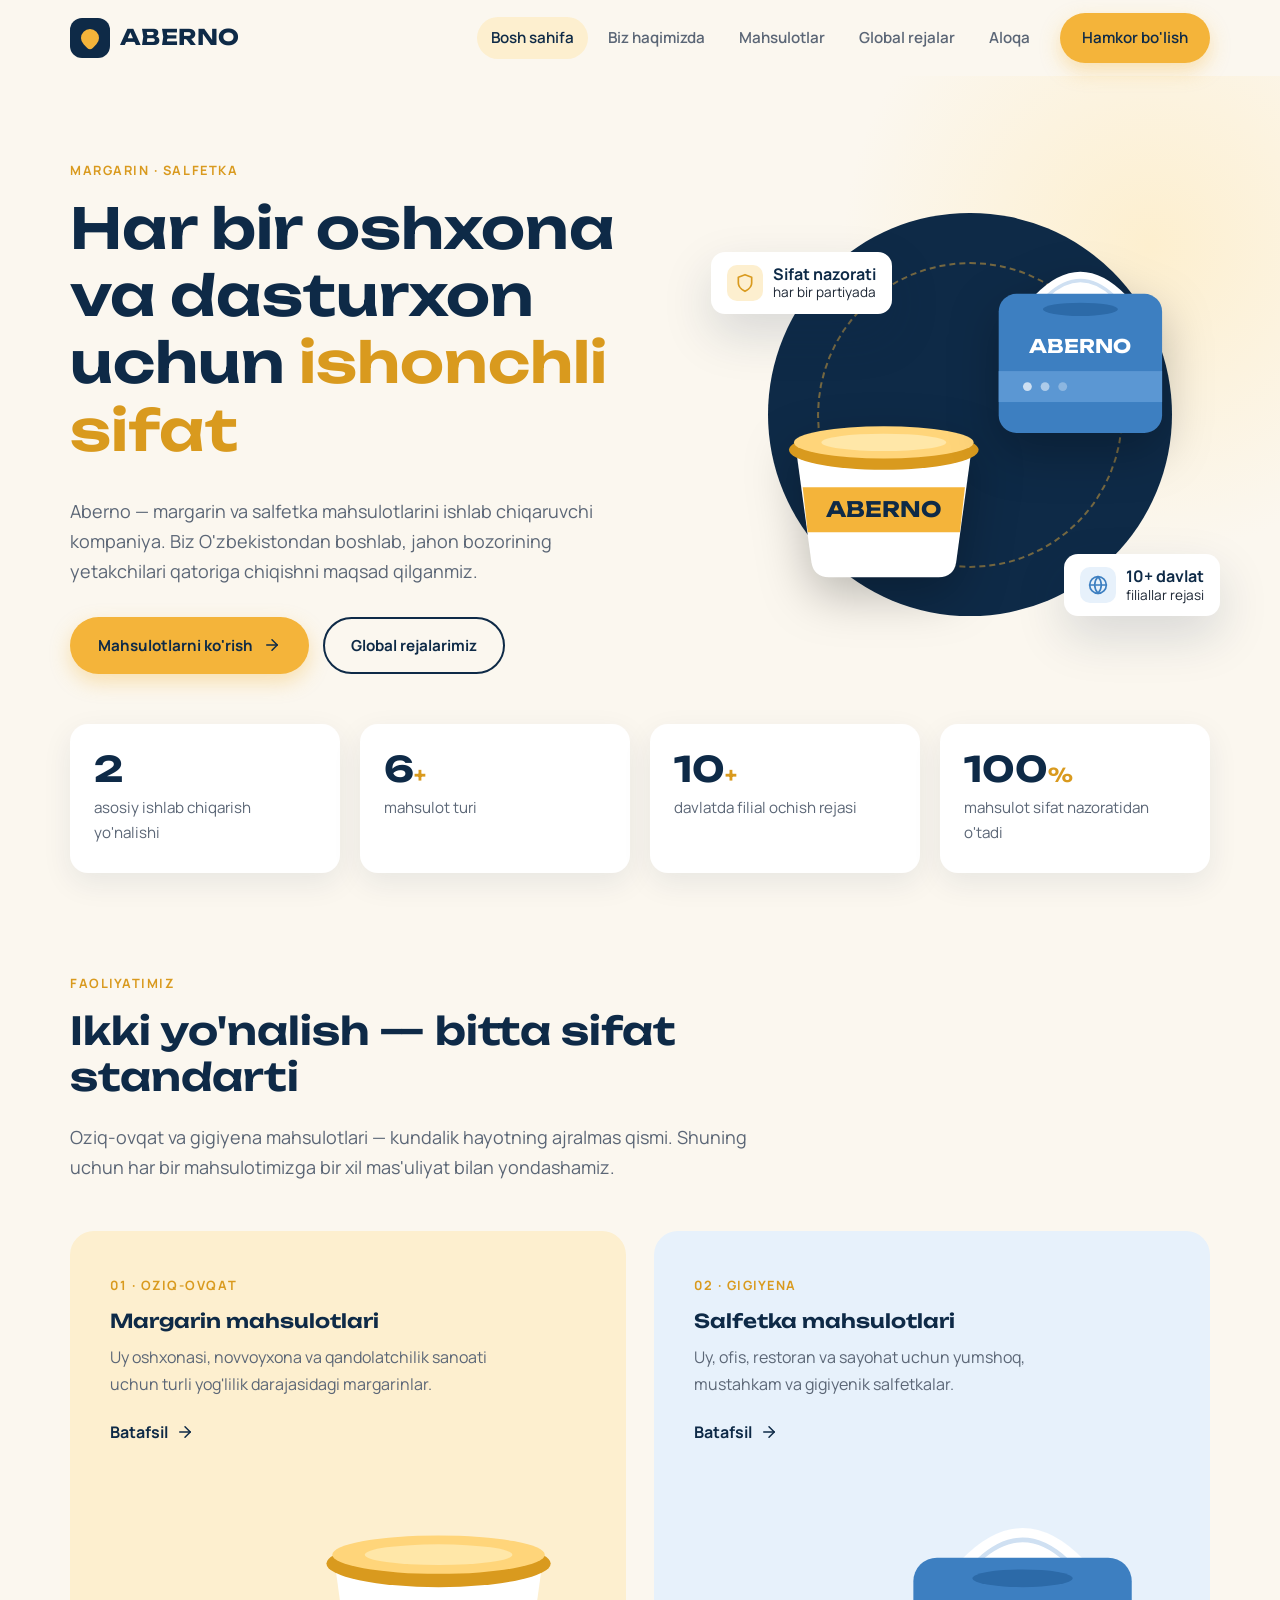
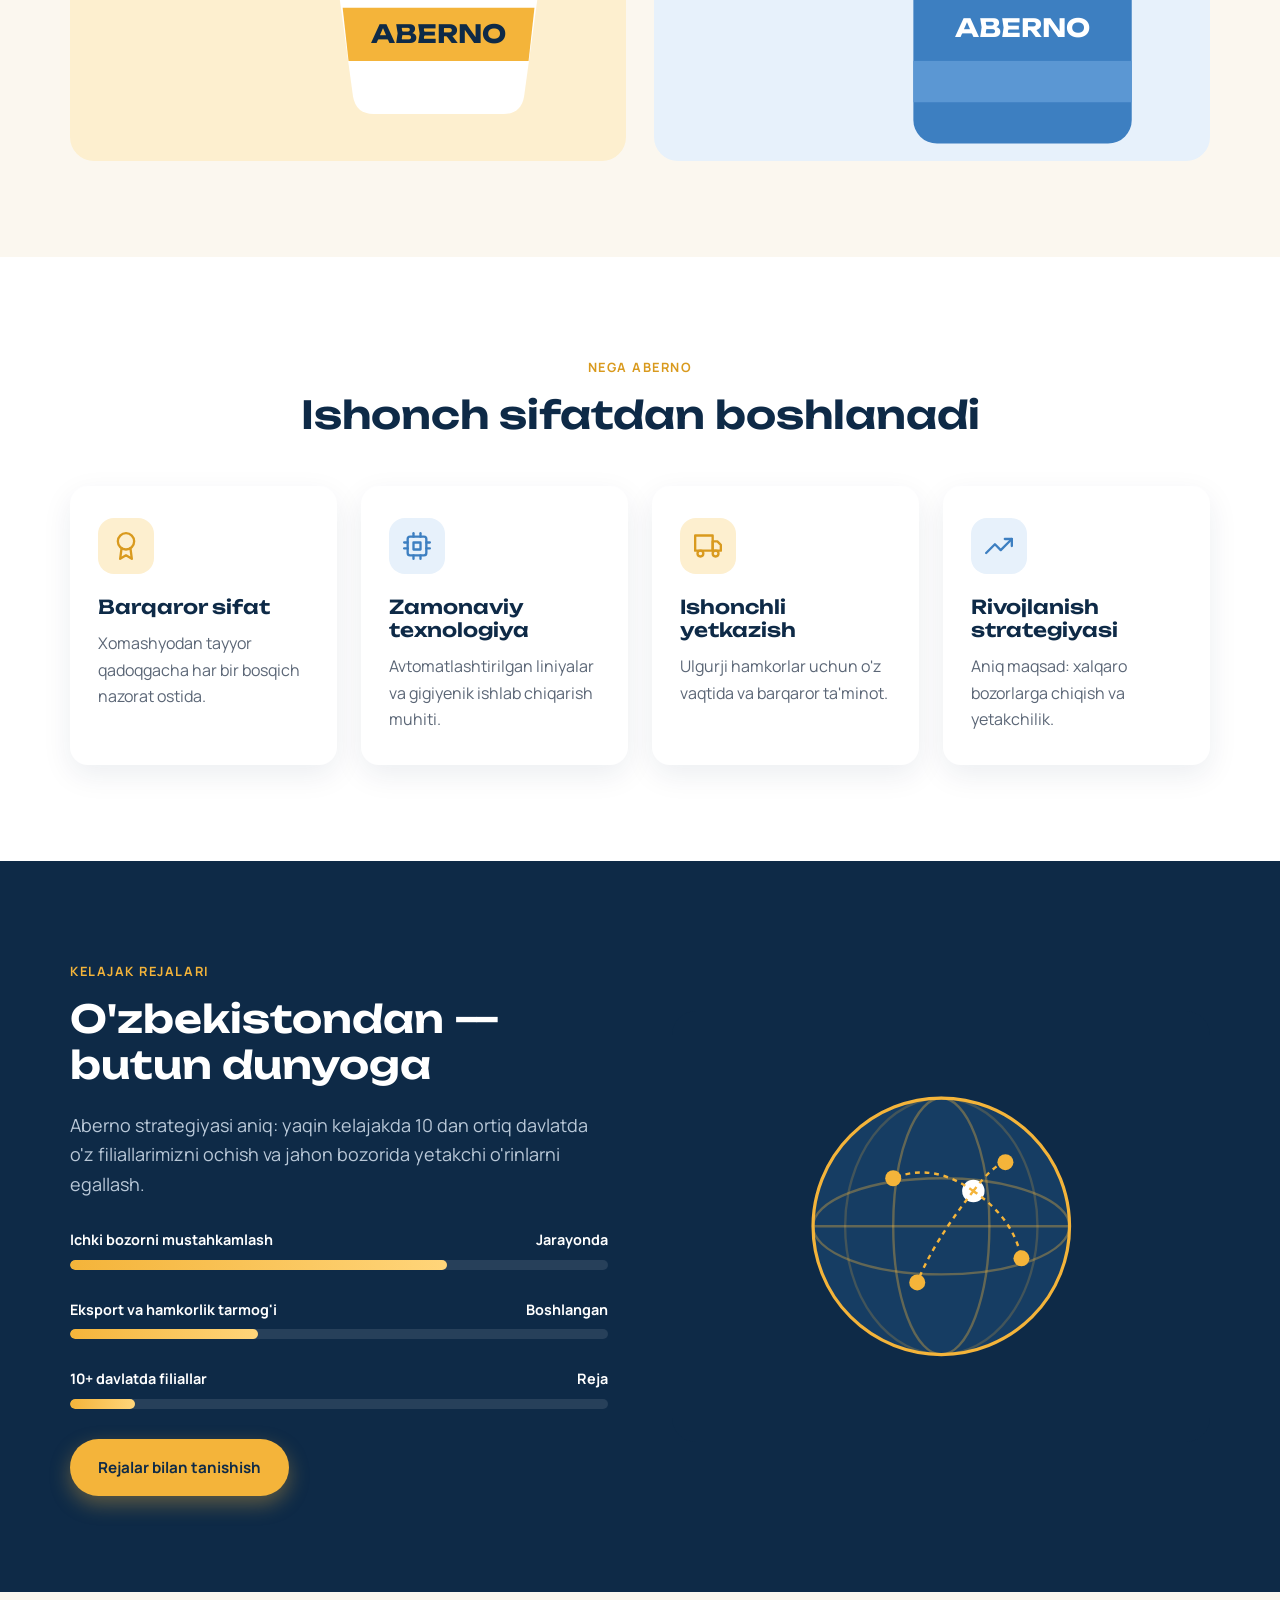
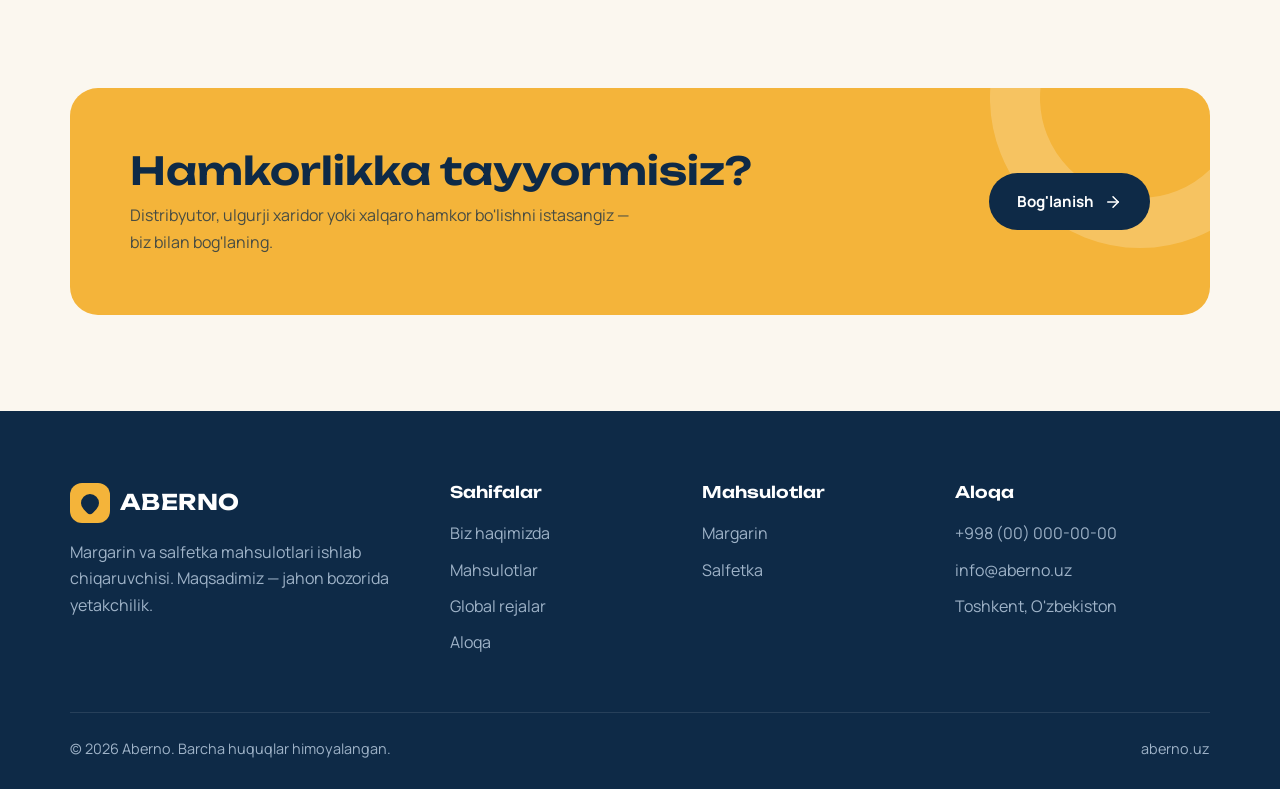
==== index.html @ c8429ed0 "Aberno kompaniyasi sayti: 5 sahifa, umumiy CSS va JS" ====
<!DOCTYPE html>
<html lang="uz">
<head>
  <meta charset="UTF-8">
  <meta name="viewport" content="width=device-width, initial-scale=1.0">
  <title>Aberno — margarin va salfetka ishlab chiqaruvchi</title>
  <meta name="description" content="Aberno — yuqori sifatli margarin va salfetka mahsulotlarini ishlab chiqaruvchi kompaniya. Maqsadimiz — jahon bozorida yetakchilik.">
  <link rel="preconnect" href="https://fonts.googleapis.com">
  <link rel="preconnect" href="https://fonts.gstatic.com" crossorigin>
  <link href="https://fonts.googleapis.com/css2?family=Manrope:wght@400;500;600;700&family=Unbounded:wght@500;600;700&display=swap" rel="stylesheet">
  <link rel="stylesheet" href="css/style.css">
</head>
<body>

  <!-- ===== Header ===== -->
  <header class="header">
    <div class="container header__inner">
      <a href="index.html" class="logo" aria-label="Aberno bosh sahifa">
        <span class="logo__mark"><span></span></span>
        ABERNO
      </a>
      <nav class="nav" aria-label="Asosiy menyu">
        <a href="index.html">Bosh sahifa</a>
        <a href="about.html">Biz haqimizda</a>
        <a href="products.html">Mahsulotlar</a>
        <a href="global.html">Global rejalar</a>
        <a href="contact.html">Aloqa</a>
        <a href="contact.html" class="btn btn--gold">Hamkor bo'lish</a>
      </nav>
      <button class="burger" aria-label="Menyuni ochish" aria-expanded="false">
        <span></span><span></span><span></span>
      </button>
    </div>
  </header>

  <main>
    <!-- ===== Hero ===== -->
    <section class="hero">
      <div class="container hero__grid">
        <div class="reveal">
          <span class="eyebrow">Margarin · Salfetka</span>
          <h1>Har bir oshxona va dasturxon uchun <span>ishonchli sifat</span></h1>
          <p class="lead">Aberno — margarin va salfetka mahsulotlarini ishlab chiqaruvchi kompaniya. Biz O'zbekistondan boshlab, jahon bozorining yetakchilari qatoriga chiqishni maqsad qilganmiz.</p>
          <div class="hero__actions">
            <a href="products.html" class="btn btn--gold">
              Mahsulotlarni ko'rish
              <svg viewBox="0 0 24 24" fill="none" stroke="currentColor" stroke-width="2" stroke-linecap="round" stroke-linejoin="round"><line x1="5" y1="12" x2="19" y2="12"/><polyline points="12 5 19 12 12 19"/></svg>
            </a>
            <a href="global.html" class="btn btn--outline">Global rejalarimiz</a>
          </div>
        </div>

        <div class="hero__visual reveal" aria-hidden="true">
          <div class="hero__circle"></div>

          <!-- Margarin qutisi -->
          <svg class="hero__item hero__item--tub" viewBox="0 0 200 170">
            <path d="M30 62 L170 62 L158 150 Q156 162 144 162 L56 162 Q44 162 42 150 Z" fill="#ffffff"/>
            <path d="M35 90 L165 90 L161 126 L39 126 Z" fill="#f4b43a"/>
            <text x="100" y="114" text-anchor="middle" font-family="Unbounded, sans-serif" font-size="17" font-weight="700" fill="#0e2a47">ABERNO</text>
            <ellipse cx="100" cy="60" rx="76" ry="16" fill="#d99a1e"/>
            <ellipse cx="100" cy="54" rx="72" ry="13" fill="#ffd57a"/>
            <ellipse cx="100" cy="54" rx="50" ry="7" fill="#ffe7a8"/>
          </svg>

          <!-- Salfetka qadoq -->
          <svg class="hero__item hero__item--pack" viewBox="0 0 200 200">
            <path d="M58 58 Q100 14 142 58 Z" fill="#ffffff"/>
            <path d="M70 58 Q100 30 130 58" fill="none" stroke="#cfe0f2" stroke-width="3"/>
            <rect x="26" y="56" width="148" height="126" rx="16" fill="#3d7fc1"/>
            <rect x="26" y="126" width="148" height="28" fill="#5b97d3"/>
            <ellipse cx="100" cy="70" rx="34" ry="6" fill="#2c6aa8"/>
            <text x="100" y="110" text-anchor="middle" font-family="Unbounded, sans-serif" font-size="17" font-weight="700" fill="#ffffff">ABERNO</text>
            <circle cx="52" cy="140" r="4" fill="#ffffff" opacity=".7"/>
            <circle cx="68" cy="140" r="4" fill="#ffffff" opacity=".5"/>
            <circle cx="84" cy="140" r="4" fill="#ffffff" opacity=".3"/>
          </svg>

          <div class="hero__badge hero__badge--1">
            <span class="dot dot--gold">
              <svg viewBox="0 0 24 24" fill="none" stroke="currentColor" stroke-width="2" stroke-linecap="round" stroke-linejoin="round"><path d="M12 22s8-4 8-10V5l-8-3-8 3v7c0 6 8 10 8 10z"/></svg>
            </span>
            <div><strong>Sifat nazorati</strong>har bir partiyada</div>
          </div>
          <div class="hero__badge hero__badge--2">
            <span class="dot dot--sky">
              <svg viewBox="0 0 24 24" fill="none" stroke="currentColor" stroke-width="2" stroke-linecap="round" stroke-linejoin="round"><circle cx="12" cy="12" r="10"/><line x1="2" y1="12" x2="22" y2="12"/><path d="M12 2a15.3 15.3 0 0 1 4 10 15.3 15.3 0 0 1-4 10 15.3 15.3 0 0 1-4-10 15.3 15.3 0 0 1 4-10z"/></svg>
            </span>
            <div><strong>10+ davlat</strong>filiallar rejasi</div>
          </div>
        </div>
      </div>
    </section>

    <!-- ===== Statistika ===== -->
    <section>
      <div class="container">
        <div class="stats">
          <div class="stat reveal">
            <div class="stat__num"><span data-count="2">0</span></div>
            <p>asosiy ishlab chiqarish yo'nalishi</p>
          </div>
          <div class="stat reveal">
            <div class="stat__num"><span data-count="6">0</span><small>+</small></div>
            <p>mahsulot turi</p>
          </div>
          <div class="stat reveal">
            <div class="stat__num"><span data-count="10">0</span><small>+</small></div>
            <p>davlatda filial ochish rejasi</p>
          </div>
          <div class="stat reveal">
            <div class="stat__num"><span data-count="100">0</span><small>%</small></div>
            <p>mahsulot sifat nazoratidan o'tadi</p>
          </div>
        </div>
      </div>
    </section>

    <!-- ===== Yo'nalishlar ===== -->
    <section class="section">
      <div class="container">
        <div class="section-head reveal">
          <span class="eyebrow">Faoliyatimiz</span>
          <h2>Ikki yo'nalish — bitta sifat standarti</h2>
          <p class="lead">Oziq-ovqat va gigiyena mahsulotlari — kundalik hayotning ajralmas qismi. Shuning uchun har bir mahsulotimizga bir xil mas'uliyat bilan yondashamiz.</p>
        </div>

        <div class="split">
          <a href="products.html#margarin" class="direction direction--gold reveal">
            <span class="eyebrow">01 · Oziq-ovqat</span>
            <h3>Margarin mahsulotlari</h3>
            <p>Uy oshxonasi, novvoyxona va qandolatchilik sanoati uchun turli yog'lilik darajasidagi margarinlar.</p>
            <span class="direction__link">
              Batafsil
              <svg viewBox="0 0 24 24" fill="none" stroke="currentColor" stroke-width="2" stroke-linecap="round" stroke-linejoin="round"><line x1="5" y1="12" x2="19" y2="12"/><polyline points="12 5 19 12 12 19"/></svg>
            </span>
            <svg class="direction__art" viewBox="0 0 200 170" aria-hidden="true">
              <path d="M30 62 L170 62 L158 150 Q156 162 144 162 L56 162 Q44 162 42 150 Z" fill="#ffffff"/>
              <path d="M35 90 L165 90 L161 126 L39 126 Z" fill="#f4b43a"/>
              <text x="100" y="114" text-anchor="middle" font-family="Unbounded, sans-serif" font-size="17" font-weight="700" fill="#0e2a47">ABERNO</text>
              <ellipse cx="100" cy="60" rx="76" ry="16" fill="#d99a1e"/>
              <ellipse cx="100" cy="54" rx="72" ry="13" fill="#ffd57a"/>
              <ellipse cx="100" cy="54" rx="50" ry="7" fill="#ffe7a8"/>
            </svg>
          </a>

          <a href="products.html#salfetka" class="direction direction--sky reveal">
            <span class="eyebrow">02 · Gigiyena</span>
            <h3>Salfetka mahsulotlari</h3>
            <p>Uy, ofis, restoran va sayohat uchun yumshoq, mustahkam va gigiyenik salfetkalar.</p>
            <span class="direction__link">
              Batafsil
              <svg viewBox="0 0 24 24" fill="none" stroke="currentColor" stroke-width="2" stroke-linecap="round" stroke-linejoin="round"><line x1="5" y1="12" x2="19" y2="12"/><polyline points="12 5 19 12 12 19"/></svg>
            </span>
            <svg class="direction__art" viewBox="0 0 200 200" aria-hidden="true">
              <path d="M58 58 Q100 14 142 58 Z" fill="#ffffff"/>
              <path d="M70 58 Q100 30 130 58" fill="none" stroke="#cfe0f2" stroke-width="3"/>
              <rect x="26" y="56" width="148" height="126" rx="16" fill="#3d7fc1"/>
              <rect x="26" y="126" width="148" height="28" fill="#5b97d3"/>
              <ellipse cx="100" cy="70" rx="34" ry="6" fill="#2c6aa8"/>
              <text x="100" y="110" text-anchor="middle" font-family="Unbounded, sans-serif" font-size="17" font-weight="700" fill="#ffffff">ABERNO</text>
            </svg>
          </a>
        </div>
      </div>
    </section>

    <!-- ===== Nega Aberno ===== -->
    <section class="section section--white">
      <div class="container">
        <div class="section-head section-head--center reveal">
          <span class="eyebrow">Nega Aberno</span>
          <h2>Ishonch sifatdan boshlanadi</h2>
        </div>

        <div class="cards cards--4">
          <div class="card reveal">
            <div class="card__icon">
              <svg viewBox="0 0 24 24" fill="none" stroke="currentColor" stroke-width="2" stroke-linecap="round" stroke-linejoin="round"><circle cx="12" cy="8" r="7"/><polyline points="8.21 13.89 7 23 12 20 17 23 15.79 13.88"/></svg>
            </div>
            <h3>Barqaror sifat</h3>
            <p>Xomashyodan tayyor qadoqgacha har bir bosqich nazorat ostida.</p>
          </div>
          <div class="card reveal">
            <div class="card__icon card__icon--sky">
              <svg viewBox="0 0 24 24" fill="none" stroke="currentColor" stroke-width="2" stroke-linecap="round" stroke-linejoin="round"><rect x="4" y="4" width="16" height="16" rx="2"/><rect x="9" y="9" width="6" height="6"/><line x1="9" y1="1" x2="9" y2="4"/><line x1="15" y1="1" x2="15" y2="4"/><line x1="9" y1="20" x2="9" y2="23"/><line x1="15" y1="20" x2="15" y2="23"/><line x1="20" y1="9" x2="23" y2="9"/><line x1="20" y1="14" x2="23" y2="14"/><line x1="1" y1="9" x2="4" y2="9"/><line x1="1" y1="14" x2="4" y2="14"/></svg>
            </div>
            <h3>Zamonaviy texnologiya</h3>
            <p>Avtomatlashtirilgan liniyalar va gigiyenik ishlab chiqarish muhiti.</p>
          </div>
          <div class="card reveal">
            <div class="card__icon">
              <svg viewBox="0 0 24 24" fill="none" stroke="currentColor" stroke-width="2" stroke-linecap="round" stroke-linejoin="round"><rect x="1" y="3" width="15" height="13"/><polygon points="16 8 20 8 23 11 23 16 16 16 16 8"/><circle cx="5.5" cy="18.5" r="2.5"/><circle cx="18.5" cy="18.5" r="2.5"/></svg>
            </div>
            <h3>Ishonchli yetkazish</h3>
            <p>Ulgurji hamkorlar uchun o'z vaqtida va barqaror ta'minot.</p>
          </div>
          <div class="card reveal">
            <div class="card__icon card__icon--sky">
              <svg viewBox="0 0 24 24" fill="none" stroke="currentColor" stroke-width="2" stroke-linecap="round" stroke-linejoin="round"><polyline points="23 6 13.5 15.5 8.5 10.5 1 18"/><polyline points="17 6 23 6 23 12"/></svg>
            </div>
            <h3>Rivojlanish strategiyasi</h3>
            <p>Aniq maqsad: xalqaro bozorlarga chiqish va yetakchilik.</p>
          </div>
        </div>
      </div>
    </section>

    <!-- ===== Global qarash ===== -->
    <section class="section section--navy">
      <div class="container feature">
        <div class="reveal">
          <span class="eyebrow">Kelajak rejalari</span>
          <h2>O'zbekistondan — butun dunyoga</h2>
          <p class="lead">Aberno strategiyasi aniq: yaqin kelajakda 10 dan ortiq davlatda o'z filiallarimizni ochish va jahon bozorida yetakchi o'rinlarni egallash.</p>

          <div class="progress">
            <div class="progress__top"><span>Ichki bozorni mustahkamlash</span><span>Jarayonda</span></div>
            <div class="progress__bar"><div class="progress__fill" data-width="70"></div></div>
          </div>
          <div class="progress">
            <div class="progress__top"><span>Eksport va hamkorlik tarmog'i</span><span>Boshlangan</span></div>
            <div class="progress__bar"><div class="progress__fill" data-width="35"></div></div>
          </div>
          <div class="progress">
            <div class="progress__top"><span>10+ davlatda filiallar</span><span>Reja</span></div>
            <div class="progress__bar"><div class="progress__fill" data-width="12"></div></div>
          </div>

          <div class="hero__actions">
            <a href="global.html" class="btn btn--gold">Rejalar bilan tanishish</a>
          </div>
        </div>

        <div class="feature__media reveal" aria-hidden="true">
          <svg viewBox="0 0 200 200">
            <circle cx="100" cy="100" r="80" fill="#163d63"/>
            <ellipse cx="100" cy="100" rx="80" ry="30" fill="none" stroke="#f4b43a" stroke-opacity=".35" stroke-width="1.5"/>
            <ellipse cx="100" cy="100" rx="30" ry="80" fill="none" stroke="#f4b43a" stroke-opacity=".35" stroke-width="1.5"/>
            <ellipse cx="100" cy="100" rx="60" ry="80" fill="none" stroke="#f4b43a" stroke-opacity=".2" stroke-width="1.5"/>
            <line x1="20" y1="100" x2="180" y2="100" stroke="#f4b43a" stroke-opacity=".35" stroke-width="1.5"/>
            <circle cx="100" cy="100" r="80" fill="none" stroke="#f4b43a" stroke-width="2"/>
            <circle cx="120" cy="78" r="7" fill="#ffffff"/>
            <circle cx="70" cy="70" r="5" fill="#f4b43a"/>
            <circle cx="150" cy="120" r="5" fill="#f4b43a"/>
            <circle cx="85" cy="135" r="5" fill="#f4b43a"/>
            <circle cx="140" cy="60" r="5" fill="#f4b43a"/>
            <path d="M120 78 Q95 60 70 70 M120 78 Q145 95 150 120 M120 78 Q95 110 85 135 M120 78 Q132 62 140 60" fill="none" stroke="#f4b43a" stroke-width="1.5" stroke-dasharray="3 3"/>
          </svg>
        </div>
      </div>
    </section>

    <!-- ===== CTA ===== -->
    <section class="section">
      <div class="container">
        <div class="cta reveal">
          <div>
            <h2>Hamkorlikka tayyormisiz?</h2>
            <p>Distribyutor, ulgurji xaridor yoki xalqaro hamkor bo'lishni istasangiz — biz bilan bog'laning.</p>
          </div>
          <a href="contact.html" class="btn btn--navy">
            Bog'lanish
            <svg viewBox="0 0 24 24" fill="none" stroke="currentColor" stroke-width="2" stroke-linecap="round" stroke-linejoin="round"><line x1="5" y1="12" x2="19" y2="12"/><polyline points="12 5 19 12 12 19"/></svg>
          </a>
        </div>
      </div>
    </section>
  </main>

  <!-- ===== Footer ===== -->
  <footer class="footer">
    <div class="container">
      <div class="footer__grid">
        <div>
          <a href="index.html" class="logo"><span class="logo__mark"><span></span></span>ABERNO</a>
          <p>Margarin va salfetka mahsulotlari ishlab chiqaruvchisi. Maqsadimiz — jahon bozorida yetakchilik.</p>
        </div>
        <div>
          <h4>Sahifalar</h4>
          <ul>
            <li><a href="about.html">Biz haqimizda</a></li>
            <li><a href="products.html">Mahsulotlar</a></li>
            <li><a href="global.html">Global rejalar</a></li>
            <li><a href="contact.html">Aloqa</a></li>
          </ul>
        </div>
        <div>
          <h4>Mahsulotlar</h4>
          <ul>
            <li><a href="products.html#margarin">Margarin</a></li>
            <li><a href="products.html#salfetka">Salfetka</a></li>
          </ul>
        </div>
        <div>
          <h4>Aloqa</h4>
          <ul>
            <li><a href="tel:+998000000000">+998 (00) 000-00-00</a></li>
            <li><a href="mailto:info@aberno.uz">info@aberno.uz</a></li>
            <li>Toshkent, O'zbekiston</li>
          </ul>
        </div>
      </div>
      <div class="footer__bottom">
        <span>© <span data-year></span> Aberno. Barcha huquqlar himoyalangan.</span>
        <span>aberno.uz</span>
      </div>
    </div>
  </footer>

  <script src="js/main.js"></script>
</body>
</html>
---- css/style.css ----
/* =========================================================
   ABERNO — umumiy stillar
   ========================================================= */

:root {
  --navy: #0e2a47;
  --navy-2: #163d63;
  --gold: #f4b43a;
  --gold-dark: #d99a1e;
  --gold-soft: #fdefcf;
  --sky: #e7f1fb;
  --sky-dark: #3d7fc1;
  --cream: #fbf7ef;
  --white: #ffffff;
  --text: #1b2533;
  --muted: #5b6676;
  --line: #e6e1d6;

  --radius: 18px;
  --radius-sm: 10px;
  --shadow: 0 10px 30px rgba(14, 42, 71, 0.08);
  --shadow-lg: 0 20px 50px rgba(14, 42, 71, 0.15);
  --container: 1180px;
  --font-body: "Manrope", system-ui, -apple-system, "Segoe UI", Roboto, sans-serif;
  --font-head: "Unbounded", "Manrope", system-ui, sans-serif;
}

*,
*::before,
*::after {
  box-sizing: border-box;
}

html {
  scroll-behavior: smooth;
}

body {
  margin: 0;
  font-family: var(--font-body);
  font-size: 16px;
  line-height: 1.65;
  color: var(--text);
  background: var(--cream);
  overflow-x: hidden;
}

img,
svg {
  max-width: 100%;
  display: block;
}

a {
  color: inherit;
  text-decoration: none;
}

h1,
h2,
h3,
h4 {
  font-family: var(--font-head);
  line-height: 1.2;
  margin: 0 0 0.6em;
  color: var(--navy);
  font-weight: 600;
}

h1 { font-size: clamp(2rem, 5vw, 3.5rem); }
h2 { font-size: clamp(1.6rem, 3.5vw, 2.4rem); }
h3 { font-size: 1.2rem; }

p {
  margin: 0 0 1em;
}

.container {
  width: 100%;
  max-width: var(--container);
  margin: 0 auto;
  padding: 0 20px;
}

.section {
  padding: 96px 0;
}

.section--white { background: var(--white); }
.section--navy { background: var(--navy); color: #d7e2ee; }
.section--navy h2,
.section--navy h3 { color: var(--white); }

.eyebrow {
  display: inline-block;
  font-size: 0.8rem;
  font-weight: 700;
  letter-spacing: 0.12em;
  text-transform: uppercase;
  color: var(--gold-dark);
  margin-bottom: 14px;
}

.section--navy .eyebrow { color: var(--gold); }

.section-head {
  max-width: 680px;
  margin-bottom: 48px;
}

.section-head--center {
  text-align: center;
  margin-left: auto;
  margin-right: auto;
}

.lead {
  font-size: 1.125rem;
  color: var(--muted);
}

.section--navy .lead { color: #b9c8d8; }

/* ---------- Tugmalar ---------- */
.btn {
  display: inline-flex;
  align-items: center;
  gap: 10px;
  padding: 14px 26px;
  border-radius: 999px;
  font-weight: 700;
  font-size: 0.95rem;
  border: 2px solid transparent;
  cursor: pointer;
  transition: transform 0.2s, background 0.2s, color 0.2s, box-shadow 0.2s;
  font-family: inherit;
}

.btn:hover { transform: translateY(-2px); }

.btn--gold {
  background: var(--gold);
  color: var(--navy);
  box-shadow: 0 8px 20px rgba(244, 180, 58, 0.35);
}

.btn--gold:hover { background: var(--gold-dark); }

.btn--outline {
  border-color: currentColor;
  color: var(--navy);
}

.btn--outline:hover { background: var(--navy); color: var(--white); border-color: var(--navy); }

.btn--light {
  border-color: rgba(255, 255, 255, 0.5);
  color: var(--white);
}

.btn--light:hover { background: var(--white); color: var(--navy); }

.btn svg { width: 18px; height: 18px; }

/* ---------- Header ---------- */
.header {
  position: sticky;
  top: 0;
  z-index: 100;
  background: rgba(251, 247, 239, 0.92);
  backdrop-filter: blur(10px);
  -webkit-backdrop-filter: blur(10px);
  transition: box-shadow 0.3s;
}

.header.is-scrolled { box-shadow: 0 4px 20px rgba(14, 42, 71, 0.08); }

.header__inner {
  display: flex;
  align-items: center;
  justify-content: space-between;
  height: 76px;
  gap: 20px;
}

.logo {
  display: flex;
  align-items: center;
  gap: 10px;
  font-family: var(--font-head);
  font-weight: 700;
  font-size: 1.35rem;
  color: var(--navy);
  letter-spacing: 0.02em;
}

.logo__mark {
  width: 40px;
  height: 40px;
  border-radius: 12px;
  background: var(--navy);
  display: grid;
  place-items: center;
  flex-shrink: 0;
}

.logo__mark span {
  width: 18px;
  height: 18px;
  border-radius: 50% 50% 50% 4px;
  background: var(--gold);
  transform: rotate(-45deg);
}

.nav {
  display: flex;
  align-items: center;
  gap: 6px;
}

.nav a {
  padding: 8px 14px;
  border-radius: 999px;
  font-weight: 600;
  font-size: 0.95rem;
  color: var(--muted);
  transition: color 0.2s, background 0.2s;
}

.nav a:hover { color: var(--navy); background: rgba(14, 42, 71, 0.05); }
.nav a.is-active { color: var(--navy); background: var(--gold-soft); }

.nav .btn { margin-left: 10px; padding: 10px 20px; color: var(--navy); }
.nav .btn:hover { background: var(--gold-dark); }

.burger {
  display: none;
  width: 44px;
  height: 44px;
  border: 0;
  background: transparent;
  cursor: pointer;
  padding: 10px;
}

.burger span {
  display: block;
  height: 2px;
  background: var(--navy);
  margin: 5px 0;
  border-radius: 2px;
  transition: transform 0.3s, opacity 0.3s;
}

.burger.is-open span:nth-child(1) { transform: translateY(7px) rotate(45deg); }
.burger.is-open span:nth-child(2) { opacity: 0; }
.burger.is-open span:nth-child(3) { transform: translateY(-7px) rotate(-45deg); }

/* ---------- Hero ---------- */
.hero {
  position: relative;
  padding: 80px 0 110px;
  overflow: hidden;
}

.hero::before {
  content: "";
  position: absolute;
  width: 620px;
  height: 620px;
  right: -180px;
  top: -140px;
  background: radial-gradient(circle, var(--gold-soft) 0%, rgba(253, 239, 207, 0) 70%);
  z-index: -1;
}

.hero__grid {
  display: grid;
  grid-template-columns: 1.1fr 1fr;
  gap: 60px;
  align-items: center;
}

.hero h1 span { color: var(--gold-dark); }

.hero__actions {
  display: flex;
  flex-wrap: wrap;
  gap: 14px;
  margin-top: 30px;
}

.hero__visual {
  position: relative;
  aspect-ratio: 1 / 1;
  max-width: 480px;
  width: 100%;
  margin-left: auto;
}

.hero__circle {
  position: absolute;
  inset: 8%;
  border-radius: 50%;
  background: var(--navy);
}

.hero__circle::after {
  content: "";
  position: absolute;
  inset: 12%;
  border-radius: 50%;
  border: 2px dashed rgba(244, 180, 58, 0.45);
  animation: spin 40s linear infinite;
}

.hero__item {
  position: absolute;
  filter: drop-shadow(0 18px 24px rgba(0, 0, 0, 0.25));
}

.hero__item--tub { width: 52%; left: 6%; bottom: 14%; animation: float 6s ease-in-out infinite; }
.hero__item--pack { width: 46%; right: 4%; top: 12%; animation: float 6s ease-in-out -3s infinite; }

.hero__badge {
  position: absolute;
  background: var(--white);
  border-radius: 14px;
  padding: 12px 16px;
  box-shadow: var(--shadow-lg);
  font-size: 0.85rem;
  line-height: 1.3;
  display: flex;
  align-items: center;
  gap: 10px;
}

.hero__badge strong { display: block; color: var(--navy); font-size: 1rem; }
.hero__badge--1 { left: -4%; top: 16%; }
.hero__badge--2 { right: -2%; bottom: 8%; }

.dot {
  width: 36px;
  height: 36px;
  border-radius: 10px;
  display: grid;
  place-items: center;
  flex-shrink: 0;
}

.dot--gold { background: var(--gold-soft); color: var(--gold-dark); }
.dot--sky { background: var(--sky); color: var(--sky-dark); }
.dot svg { width: 20px; height: 20px; }

@keyframes float {
  0%, 100% { transform: translateY(0); }
  50% { transform: translateY(-14px); }
}

@keyframes spin {
  to { transform: rotate(360deg); }
}

/* ---------- Page hero (ichki sahifalar) ---------- */
.page-hero {
  background: var(--navy);
  color: #c9d6e4;
  padding: 80px 0 90px;
  position: relative;
  overflow: hidden;
}

.page-hero::after {
  content: "";
  position: absolute;
  width: 420px;
  height: 420px;
  right: -120px;
  bottom: -220px;
  border-radius: 50%;
  border: 60px solid rgba(244, 180, 58, 0.12);
}

.page-hero h1 { color: var(--white); max-width: 760px; }
.page-hero .lead { color: #b9c8d8; max-width: 640px; }

.breadcrumb {
  display: flex;
  gap: 8px;
  font-size: 0.9rem;
  margin-bottom: 18px;
  color: #8fa5bc;
}

.breadcrumb a:hover { color: var(--gold); }

/* ---------- Statistika ---------- */
.stats {
  display: grid;
  grid-template-columns: repeat(4, 1fr);
  gap: 20px;
  margin-top: -60px;
  position: relative;
  z-index: 2;
}

.stat {
  background: var(--white);
  border-radius: var(--radius);
  padding: 28px 24px;
  box-shadow: var(--shadow);
}

.stat__num {
  font-family: var(--font-head);
  font-size: 2.2rem;
  font-weight: 700;
  color: var(--navy);
  line-height: 1;
  margin-bottom: 8px;
}

.stat__num small { font-size: 1.2rem; color: var(--gold-dark); }
.stat p { margin: 0; color: var(--muted); font-size: 0.95rem; }

/* ---------- Yo'nalishlar (ikki mahsulot) ---------- */
.split {
  display: grid;
  grid-template-columns: 1fr 1fr;
  gap: 28px;
}

.direction {
  border-radius: 24px;
  padding: 44px 40px 0;
  display: flex;
  flex-direction: column;
  overflow: hidden;
  position: relative;
  transition: transform 0.3s, box-shadow 0.3s;
}

.direction:hover { transform: translateY(-6px); box-shadow: var(--shadow-lg); }
.direction--gold { background: var(--gold-soft); }
.direction--sky { background: var(--sky); }
.direction p { color: var(--muted); max-width: 420px; }

.direction__link {
  font-weight: 700;
  color: var(--navy);
  display: inline-flex;
  align-items: center;
  gap: 8px;
  margin-top: 6px;
}

.direction__link svg { width: 18px; height: 18px; transition: transform 0.2s; }
.direction:hover .direction__link svg { transform: translateX(4px); }

.direction__art {
  width: 62%;
  margin: 30px 0 -10px auto;
}

/* ---------- Kartalar ---------- */
.cards {
  display: grid;
  grid-template-columns: repeat(3, 1fr);
  gap: 24px;
}

.cards--4 { grid-template-columns: repeat(4, 1fr); }

.card {
  background: var(--white);
  border-radius: var(--radius);
  padding: 32px 28px;
  box-shadow: var(--shadow);
  transition: transform 0.3s, box-shadow 0.3s;
}

.card:hover { transform: translateY(-4px); box-shadow: var(--shadow-lg); }
.card p { color: var(--muted); margin: 0; }

.card__icon {
  width: 56px;
  height: 56px;
  border-radius: 16px;
  display: grid;
  place-items: center;
  background: var(--gold-soft);
  color: var(--gold-dark);
  margin-bottom: 22px;
}

.card__icon svg { width: 28px; height: 28px; }
.card__icon--sky { background: var(--sky); color: var(--sky-dark); }
.card__icon--navy { background: var(--navy); color: var(--gold); }

.section--navy .card {
  background: var(--navy-2);
  box-shadow: none;
  border: 1px solid rgba(255, 255, 255, 0.08);
}

.section--navy .card p { color: #b9c8d8; }

/* ---------- Mahsulotlar ---------- */
.filters {
  display: flex;
  flex-wrap: wrap;
  gap: 10px;
  margin-bottom: 40px;
}

.filter {
  border: 2px solid var(--line);
  background: var(--white);
  padding: 10px 22px;
  border-radius: 999px;
  font-family: inherit;
  font-weight: 700;
  font-size: 0.95rem;
  color: var(--muted);
  cursor: pointer;
  transition: all 0.2s;
}

.filter:hover { border-color: var(--navy); color: var(--navy); }
.filter.is-active { background: var(--navy); border-color: var(--navy); color: var(--white); }

.products {
  display: grid;
  grid-template-columns: repeat(3, 1fr);
  gap: 24px;
}

.product {
  background: var(--white);
  border-radius: var(--radius);
  overflow: hidden;
  box-shadow: var(--shadow);
  display: flex;
  flex-direction: column;
  transition: transform 0.3s, box-shadow 0.3s, opacity 0.3s;
}

.product:hover { transform: translateY(-5px); box-shadow: var(--shadow-lg); }
.product.is-hidden { display: none; }

.product__media {
  aspect-ratio: 4 / 3;
  display: grid;
  place-items: center;
  padding: 30px;
}

.product__media svg { width: 58%; }
.product--margarin .product__media { background: var(--gold-soft); }
.product--salfetka .product__media { background: var(--sky); }

.product__body {
  padding: 24px 26px 28px;
  display: flex;
  flex-direction: column;
  flex: 1;
}

.tag {
  display: inline-block;
  align-self: flex-start;
  font-size: 0.75rem;
  font-weight: 700;
  text-transform: uppercase;
  letter-spacing: 0.08em;
  padding: 4px 10px;
  border-radius: 6px;
  margin-bottom: 12px;
}

.tag--gold { background: var(--gold-soft); color: var(--gold-dark); }
.tag--sky { background: var(--sky); color: var(--sky-dark); }

.product p { color: var(--muted); font-size: 0.95rem; }

.product__specs {
  list-style: none;
  padding: 16px 0 0;
  margin: auto 0 0;
  border-top: 1px solid var(--line);
  display: flex;
  flex-wrap: wrap;
  gap: 8px;
}

.product__specs li {
  font-size: 0.8rem;
  font-weight: 600;
  background: var(--cream);
  padding: 4px 10px;
  border-radius: 6px;
  color: var(--navy);
}

/* ---------- Ikki ustunli matn + rasm ---------- */
.feature {
  display: grid;
  grid-template-columns: 1fr 1fr;
  gap: 64px;
  align-items: center;
}

.feature--reverse .feature__media { order: 2; }

.feature__media {
  border-radius: 24px;
  background: var(--navy);
  aspect-ratio: 5 / 4;
  display: grid;
  place-items: center;
  padding: 40px;
  position: relative;
  overflow: hidden;
}

.feature__media--gold { background: var(--gold-soft); }
.feature__media--sky { background: var(--sky); }
.feature__media svg { width: 70%; position: relative; z-index: 1; }

.checklist {
  list-style: none;
  padding: 0;
  margin: 24px 0 0;
  display: grid;
  gap: 14px;
}

.checklist li {
  display: flex;
  gap: 12px;
  align-items: flex-start;
}

.checklist li::before {
  content: "";
  width: 24px;
  height: 24px;
  flex-shrink: 0;
  border-radius: 50%;
  margin-top: 1px;
  background: var(--gold) url("data:image/svg+xml,%3Csvg xmlns='http://www.w3.org/2000/svg' viewBox='0 0 24 24' fill='none' stroke='%230e2a47' stroke-width='3' stroke-linecap='round' stroke-linejoin='round'%3E%3Cpolyline points='20 6 9 17 4 12'/%3E%3C/svg%3E") center / 14px no-repeat;
}

/* ---------- Yo'l xaritasi (timeline) ---------- */
.timeline {
  position: relative;
  display: grid;
  grid-template-columns: repeat(4, 1fr);
  gap: 24px;
}

.timeline::before {
  content: "";
  position: absolute;
  top: 27px;
  left: 28px;
  right: 28px;
  height: 2px;
  background: repeating-linear-gradient(90deg, var(--gold) 0 10px, transparent 10px 18px);
}

.step { position: relative; }

.step__num {
  width: 56px;
  height: 56px;
  border-radius: 50%;
  background: var(--navy);
  color: var(--gold);
  font-family: var(--font-head);
  font-weight: 700;
  display: grid;
  place-items: center;
  margin-bottom: 22px;
  position: relative;
  box-shadow: 0 0 0 8px var(--cream);
}

.section--white .step__num { box-shadow: 0 0 0 8px var(--white); }
.step--done .step__num { background: var(--gold); color: var(--navy); }
.step p { color: var(--muted); font-size: 0.95rem; }

.step__label {
  font-size: 0.75rem;
  font-weight: 700;
  text-transform: uppercase;
  letter-spacing: 0.1em;
  color: var(--gold-dark);
  margin-bottom: 6px;
  display: block;
}

/* ---------- Global xarita ---------- */
.globe-wrap {
  display: grid;
  grid-template-columns: 1.2fr 1fr;
  gap: 56px;
  align-items: center;
}

.world {
  position: relative;
  border-radius: 24px;
  background: var(--navy-2);
  padding: 30px;
  overflow: hidden;
}

.world svg { width: 100%; }

.world .pin { fill: var(--gold); }
.world .pin-ring {
  fill: none;
  stroke: var(--gold);
  stroke-width: 1.5;
  transform-box: fill-box;
  transform-origin: center;
  animation: ping 2.4s ease-out infinite;
}

.world .pin-home { fill: #fff; }
.world .route {
  fill: none;
  stroke: rgba(244, 180, 58, 0.55);
  stroke-width: 1.2;
  stroke-dasharray: 4 4;
  animation: dash 20s linear infinite;
}

@keyframes ping {
  0% { transform: scale(0.6); opacity: 1; }
  100% { transform: scale(2.6); opacity: 0; }
}

@keyframes dash {
  to { stroke-dashoffset: -200; }
}

.regions {
  display: grid;
  grid-template-columns: 1fr 1fr;
  gap: 14px;
  margin-top: 24px;
}

.region {
  padding: 16px 18px;
  border-radius: var(--radius-sm);
  background: rgba(255, 255, 255, 0.06);
  border: 1px solid rgba(255, 255, 255, 0.08);
}

.region strong { color: var(--white); display: block; }
.region span { font-size: 0.85rem; color: #9fb3c8; }

/* ---------- Progress ---------- */
.progress {
  margin-top: 28px;
}

.progress__top {
  display: flex;
  justify-content: space-between;
  font-weight: 700;
  font-size: 0.9rem;
  margin-bottom: 8px;
  color: var(--white);
}

.progress__bar {
  height: 10px;
  border-radius: 999px;
  background: rgba(255, 255, 255, 0.1);
  overflow: hidden;
}

.progress__fill {
  height: 100%;
  width: 0;
  border-radius: inherit;
  background: linear-gradient(90deg, var(--gold), #ffd57a);
  transition: width 1.6s cubic-bezier(0.2, 0.7, 0.2, 1);
}

/* ---------- CTA ---------- */
.cta {
  background: var(--gold);
  border-radius: 28px;
  padding: 60px;
  display: flex;
  align-items: center;
  justify-content: space-between;
  gap: 30px;
  position: relative;
  overflow: hidden;
}

.cta::after {
  content: "";
  position: absolute;
  width: 300px;
  height: 300px;
  border-radius: 50%;
  border: 50px solid rgba(255, 255, 255, 0.2);
  right: -80px;
  top: -140px;
}

.cta h2 { margin: 0 0 8px; }
.cta p { margin: 0; color: rgba(14, 42, 71, 0.75); max-width: 520px; }
.cta .btn { position: relative; z-index: 1; flex-shrink: 0; }

.btn--navy { background: var(--navy); color: var(--white); }
.btn--navy:hover { background: var(--navy-2); }

/* ---------- Kontakt ---------- */
.contact-grid {
  display: grid;
  grid-template-columns: 1fr 1.3fr;
  gap: 40px;
  align-items: start;
}

.contact-info {
  display: grid;
  gap: 16px;
}

.contact-item {
  display: flex;
  gap: 16px;
  align-items: flex-start;
  background: var(--white);
  border-radius: var(--radius);
  padding: 22px;
  box-shadow: var(--shadow);
}

.contact-item h4 { font-size: 1rem; margin-bottom: 4px; }
.contact-item p { margin: 0; color: var(--muted); }

.form {
  background: var(--white);
  border-radius: 24px;
  padding: 40px;
  box-shadow: var(--shadow);
}

.form__row {
  display: grid;
  grid-template-columns: 1fr 1fr;
  gap: 18px;
}

.field {
  display: flex;
  flex-direction: column;
  gap: 6px;
  margin-bottom: 18px;
}

.field label {
  font-weight: 700;
  font-size: 0.9rem;
  color: var(--navy);
}

.field input,
.field select,
.field textarea {
  font-family: inherit;
  font-size: 1rem;
  padding: 13px 16px;
  border-radius: var(--radius-sm);
  border: 2px solid var(--line);
  background: var(--cream);
  color: var(--text);
  transition: border-color 0.2s, background 0.2s;
  width: 100%;
}

.field textarea { resize: vertical; min-height: 130px; }

.field input:focus,
.field select:focus,
.field textarea:focus {
  outline: none;
  border-color: var(--gold);
  background: var(--white);
}

.field.has-error input,
.field.has-error select,
.field.has-error textarea { border-color: #d64545; }

.field__error {
  font-size: 0.8rem;
  color: #d64545;
  min-height: 1em;
}

.form__success {
  display: none;
  background: #e8f6ec;
  color: #1f6b3a;
  border-radius: var(--radius-sm);
  padding: 14px 18px;
  margin-top: 16px;
  font-weight: 600;
}

.form__success.is-visible { display: block; }

.map-box {
  margin-top: 40px;
  border-radius: 24px;
  overflow: hidden;
  background: var(--sky);
  aspect-ratio: 21 / 7;
  position: relative;
  display: grid;
  place-items: center;
}

.map-box__grid {
  position: absolute;
  inset: 0;
  background-image:
    linear-gradient(rgba(61, 127, 193, 0.12) 1px, transparent 1px),
    linear-gradient(90deg, rgba(61, 127, 193, 0.12) 1px, transparent 1px);
  background-size: 40px 40px;
}

.map-box__pin {
  position: relative;
  background: var(--white);
  padding: 14px 20px;
  border-radius: 14px;
  box-shadow: var(--shadow-lg);
  display: flex;
  align-items: center;
  gap: 12px;
  font-weight: 700;
  color: var(--navy);
}

/* ---------- Footer ---------- */
.footer {
  background: var(--navy);
  color: #9fb3c8;
  padding: 72px 0 28px;
}

.footer__grid {
  display: grid;
  grid-template-columns: 1.6fr 1fr 1fr 1.2fr;
  gap: 40px;
}

.footer .logo { color: var(--white); margin-bottom: 16px; }
.footer .logo__mark { background: var(--gold); }
.footer .logo__mark span { background: var(--navy); }
.footer h4 { color: var(--white); font-size: 1rem; margin-bottom: 18px; }

.footer ul {
  list-style: none;
  padding: 0;
  margin: 0;
  display: grid;
  gap: 10px;
}

.footer a:hover { color: var(--gold); }

.footer__bottom {
  margin-top: 56px;
  padding-top: 24px;
  border-top: 1px solid rgba(255, 255, 255, 0.1);
  display: flex;
  justify-content: space-between;
  flex-wrap: wrap;
  gap: 12px;
  font-size: 0.9rem;
}

/* ---------- Scroll animatsiyasi ---------- */
.reveal {
  opacity: 0;
  transform: translateY(30px);
  transition: opacity 0.8s ease, transform 0.8s ease;
}

.reveal.is-visible {
  opacity: 1;
  transform: none;
}

@media (prefers-reduced-motion: reduce) {
  *,
  *::before,
  *::after {
    animation: none !important;
    transition: none !important;
  }
  .reveal { opacity: 1; transform: none; }
}

/* =========================================================
   Moslashuvchan dizayn
   ========================================================= */
@media (max-width: 1024px) {
  .cards--4 { grid-template-columns: repeat(2, 1fr); }
  .products { grid-template-columns: repeat(2, 1fr); }
  .footer__grid { grid-template-columns: 1fr 1fr; }
  .timeline { grid-template-columns: repeat(2, 1fr); row-gap: 40px; }
  .timeline::before { display: none; }
}

@media (max-width: 900px) {
  .section { padding: 72px 0; }

  .burger { display: block; }

  .nav {
    position: fixed;
    inset: 76px 0 auto 0;
    background: var(--cream);
    flex-direction: column;
    align-items: stretch;
    padding: 16px 20px 28px;
    gap: 4px;
    box-shadow: 0 20px 30px rgba(14, 42, 71, 0.1);
    transform: translateY(-120%);
    visibility: hidden;
    transition: transform 0.35s ease, visibility 0.35s;
  }

  .nav.is-open { transform: none; visibility: visible; }
  .nav a { padding: 14px 16px; border-radius: var(--radius-sm); }
  .nav .btn { margin: 10px 0 0; justify-content: center; }

  .hero { padding: 48px 0 90px; }
  .hero__grid,
  .feature,
  .globe-wrap,
  .contact-grid,
  .split { grid-template-columns: 1fr; gap: 40px; }

  .hero__visual { margin: 0 auto; max-width: 420px; }
  .feature--reverse .feature__media { order: 0; }

  .stats { grid-template-columns: repeat(2, 1fr); }
  .cards { grid-template-columns: repeat(2, 1fr); }

  .cta { flex-direction: column; align-items: flex-start; padding: 44px 32px; }
}

@media (max-width: 600px) {
  .container { padding: 0 16px; }
  .section { padding: 60px 0; }

  .cards,
  .cards--4,
  .products,
  .timeline,
  .regions,
  .form__row { grid-template-columns: 1fr; }

  .stats { gap: 12px; }
  .stat { padding: 20px 16px; }
  .stat__num { font-size: 1.7rem; }

  .direction { padding: 32px 24px 0; }
  .form { padding: 26px 20px; }
  .footer__grid { grid-template-columns: 1fr; gap: 32px; }
  .map-box { aspect-ratio: 4 / 3; }

  .hero__badge { font-size: 0.75rem; padding: 8px 12px; }
  .hero__badge strong { font-size: 0.85rem; }
  .hero__badge .dot { width: 28px; height: 28px; }
  .hero__badge--1 { left: 0; }
  .hero__badge--2 { right: 0; }
}
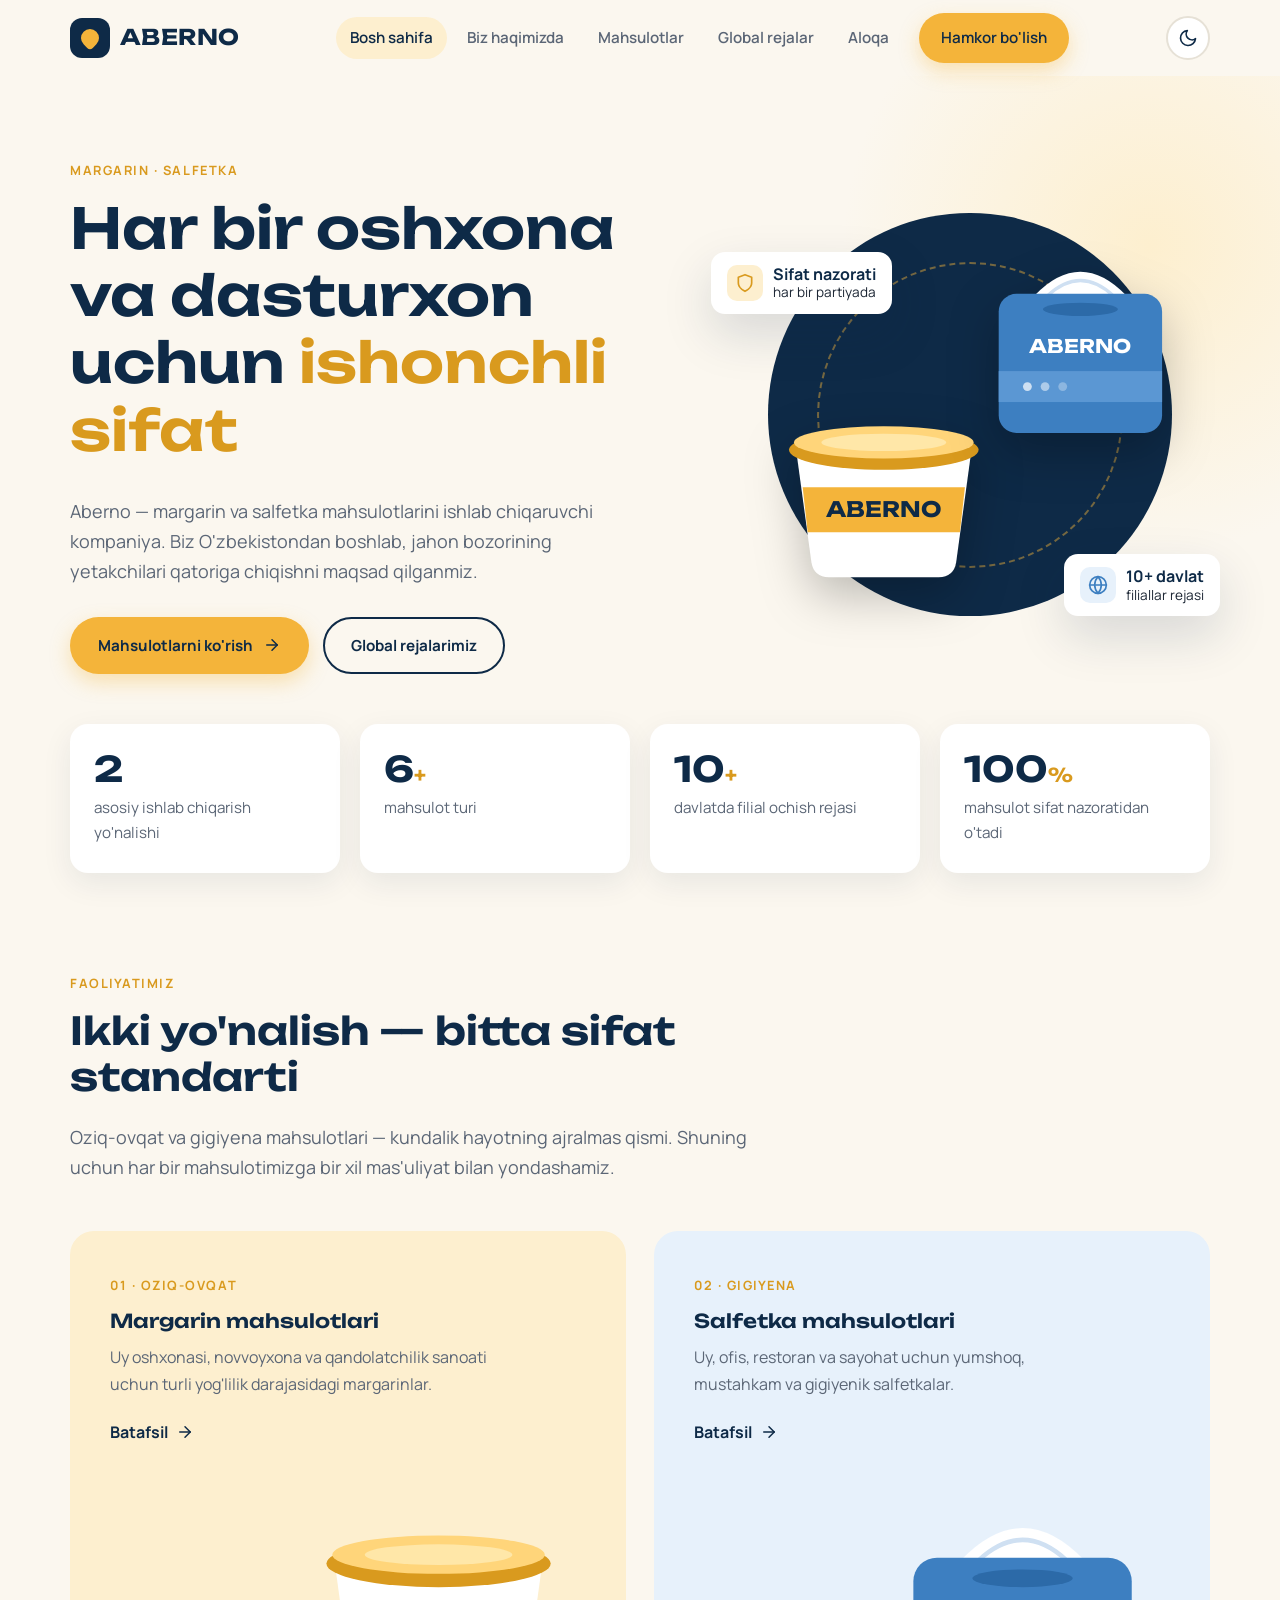
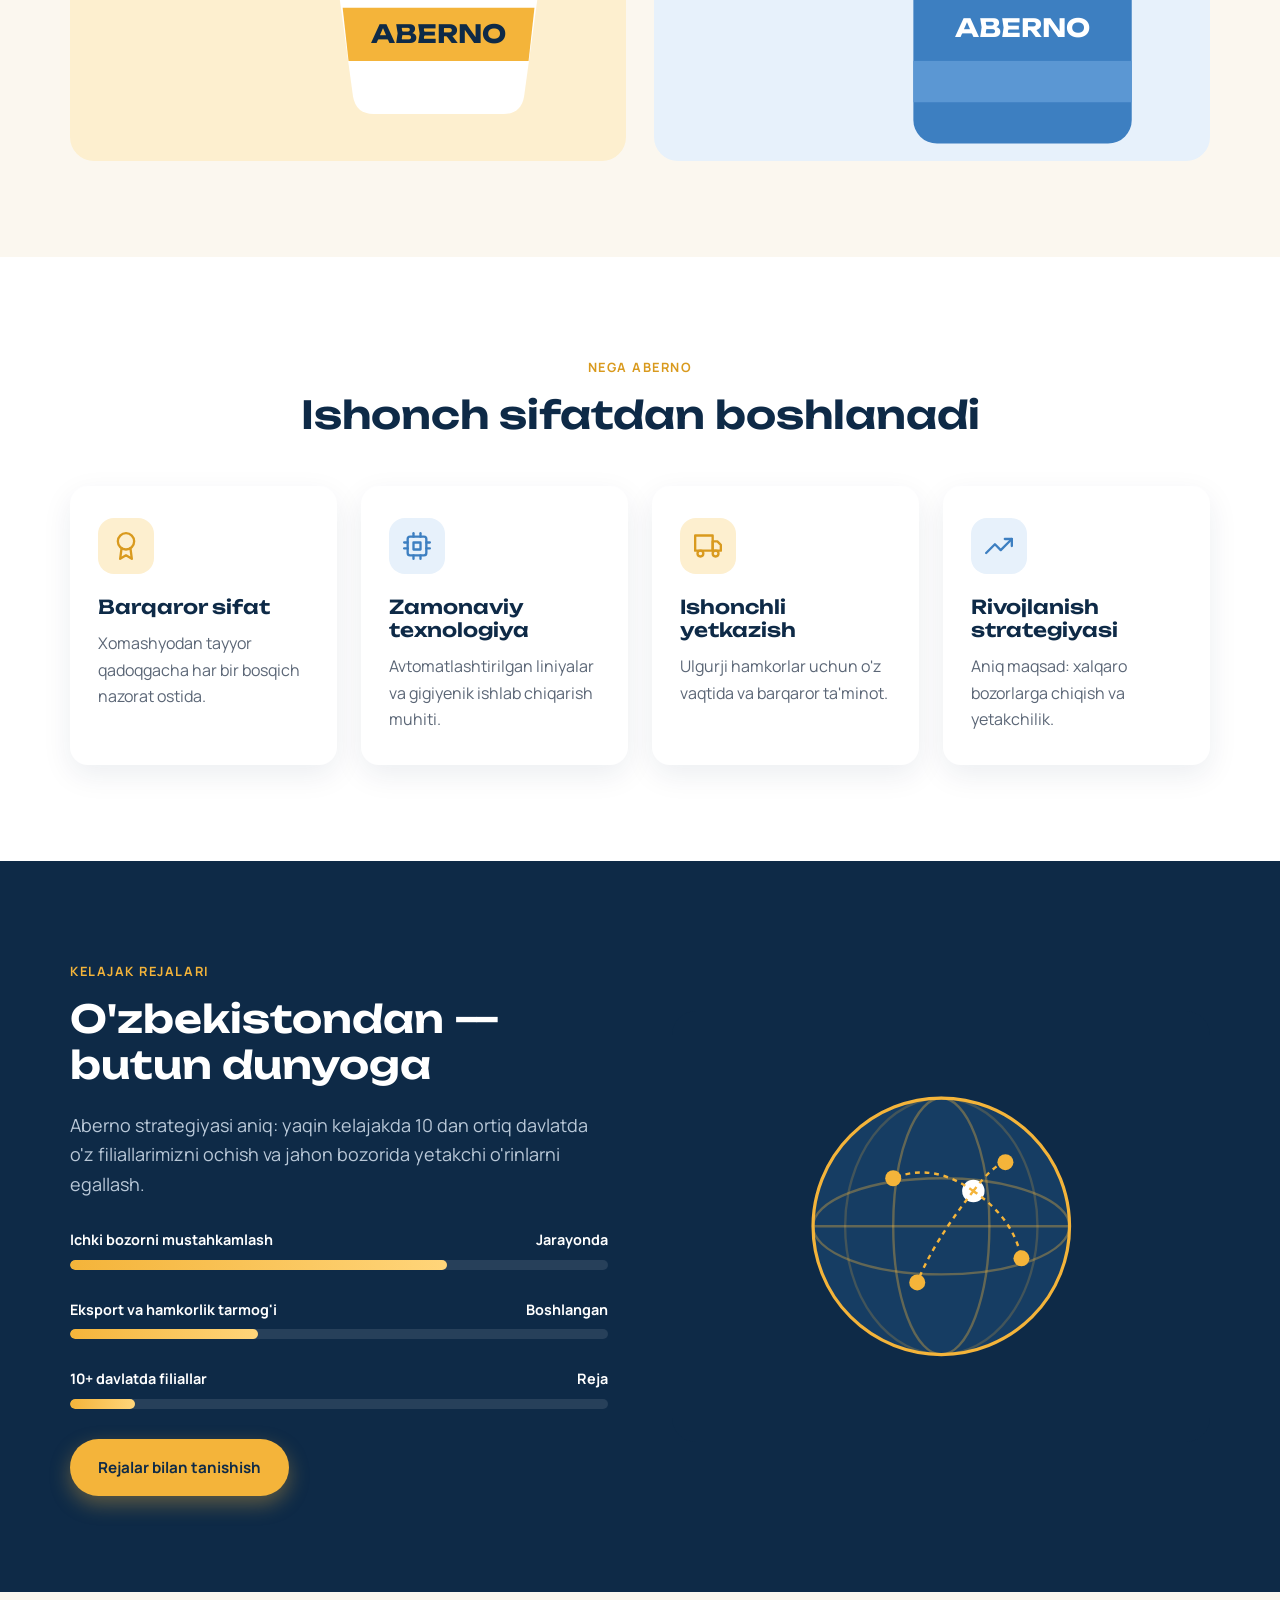
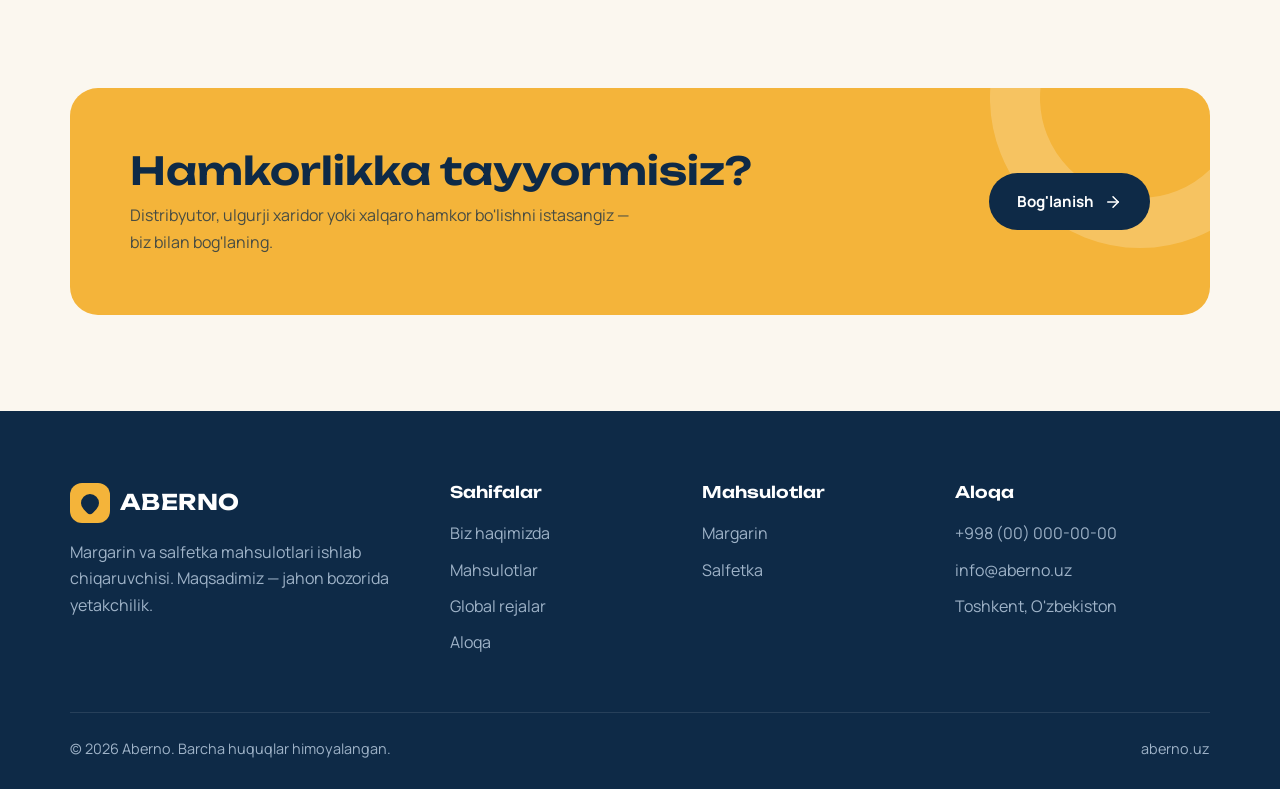
==== commit 1d7d286e: "Yorug'/qorong'u mavzu almashtirgich qo'shildi" ====
--- a/index.html
+++ b/index.html
@@ -8,6 +8,12 @@
   <link rel="preconnect" href="https://fonts.googleapis.com">
   <link rel="preconnect" href="https://fonts.gstatic.com" crossorigin>
   <link href="https://fonts.googleapis.com/css2?family=Manrope:wght@400;500;600;700&family=Unbounded:wght@500;600;700&display=swap" rel="stylesheet">
+  <script>
+    try {
+      var t = localStorage.getItem("aberno-theme");
+      if (t === "light" || t === "dark") document.documentElement.dataset.theme = t;
+    } catch (e) {}
+  </script>
   <link rel="stylesheet" href="css/style.css">
 </head>
 <body>
@@ -27,9 +33,15 @@
         <a href="contact.html">Aloqa</a>
         <a href="contact.html" class="btn btn--gold">Hamkor bo'lish</a>
       </nav>
-      <button class="burger" aria-label="Menyuni ochish" aria-expanded="false">
-        <span></span><span></span><span></span>
-      </button>
+      <div class="header__actions">
+        <button class="theme-toggle" type="button" aria-label="Mavzuni almashtirish">
+          <svg class="icon-moon" viewBox="0 0 24 24" fill="none" stroke="currentColor" stroke-width="2" stroke-linecap="round" stroke-linejoin="round"><path d="M21 12.79A9 9 0 1 1 11.21 3 7 7 0 0 0 21 12.79z"/></svg>
+          <svg class="icon-sun" viewBox="0 0 24 24" fill="none" stroke="currentColor" stroke-width="2" stroke-linecap="round" stroke-linejoin="round"><circle cx="12" cy="12" r="5"/><line x1="12" y1="1" x2="12" y2="3"/><line x1="12" y1="21" x2="12" y2="23"/><line x1="4.22" y1="4.22" x2="5.64" y2="5.64"/><line x1="18.36" y1="18.36" x2="19.78" y2="19.78"/><line x1="1" y1="12" x2="3" y2="12"/><line x1="21" y1="12" x2="23" y2="12"/><line x1="4.22" y1="19.78" x2="5.64" y2="18.36"/><line x1="18.36" y1="5.64" x2="19.78" y2="4.22"/></svg>
+        </button>
+        <button class="burger" aria-label="Menyuni ochish" aria-expanded="false">
+          <span></span><span></span><span></span>
+        </button>
+      </div>
     </div>
   </header>
 
--- a/css/style.css
+++ b/css/style.css
@@ -16,6 +16,14 @@
   --muted: #5b6676;
   --line: #e6e1d6;
 
+  /* Mavzuga bog'liq tokenlar */
+  --bg: var(--cream);
+  --surface: var(--white);
+  --heading: var(--navy);
+  --header-bg: rgba(251, 247, 239, 0.92);
+  --hover: rgba(14, 42, 71, 0.05);
+  --navy-ui: var(--navy);
+
   --radius: 18px;
   --radius-sm: 10px;
   --shadow: 0 10px 30px rgba(14, 42, 71, 0.08);
@@ -23,6 +31,48 @@
   --container: 1180px;
   --font-body: "Manrope", system-ui, -apple-system, "Segoe UI", Roboto, sans-serif;
   --font-head: "Unbounded", "Manrope", system-ui, sans-serif;
+
+  color-scheme: light;
+}
+
+/* Qorong'u mavzu: tizim sozlamasi bo'yicha (agar foydalanuvchi yorug'ni tanlamagan bo'lsa) */
+@media (prefers-color-scheme: dark) {
+  :root:not([data-theme="light"]) {
+    --gold-soft: #3a2e14;
+    --sky: #142f4b;
+    --sky-dark: #6aa5e0;
+    --text: #d3dce6;
+    --muted: #95a5b8;
+    --line: #26394f;
+    --bg: #0b1622;
+    --surface: #132338;
+    --heading: #eef3f8;
+    --header-bg: rgba(11, 22, 34, 0.9);
+    --hover: rgba(255, 255, 255, 0.06);
+    --navy-ui: #235487;
+    --shadow: 0 10px 30px rgba(0, 0, 0, 0.3);
+    --shadow-lg: 0 20px 50px rgba(0, 0, 0, 0.45);
+    color-scheme: dark;
+  }
+}
+
+/* Qorong'u mavzu: foydalanuvchi tugma orqali tanlaganda */
+:root[data-theme="dark"] {
+  --gold-soft: #3a2e14;
+  --sky: #142f4b;
+  --sky-dark: #6aa5e0;
+  --text: #d3dce6;
+  --muted: #95a5b8;
+  --line: #26394f;
+  --bg: #0b1622;
+  --surface: #132338;
+  --heading: #eef3f8;
+  --header-bg: rgba(11, 22, 34, 0.9);
+  --hover: rgba(255, 255, 255, 0.06);
+  --navy-ui: #235487;
+  --shadow: 0 10px 30px rgba(0, 0, 0, 0.3);
+  --shadow-lg: 0 20px 50px rgba(0, 0, 0, 0.45);
+  color-scheme: dark;
 }
 
 *,
@@ -41,7 +91,7 @@
   font-size: 16px;
   line-height: 1.65;
   color: var(--text);
-  background: var(--cream);
+  background: var(--bg);
   overflow-x: hidden;
 }
 
@@ -63,7 +113,7 @@
   font-family: var(--font-head);
   line-height: 1.2;
   margin: 0 0 0.6em;
-  color: var(--navy);
+  color: var(--heading);
   font-weight: 600;
 }
 
@@ -86,7 +136,7 @@
   padding: 96px 0;
 }
 
-.section--white { background: var(--white); }
+.section--white { background: var(--surface); }
 .section--navy { background: var(--navy); color: #d7e2ee; }
 .section--navy h2,
 .section--navy h3 { color: var(--white); }
@@ -148,10 +198,10 @@
 
 .btn--outline {
   border-color: currentColor;
-  color: var(--navy);
-}
-
-.btn--outline:hover { background: var(--navy); color: var(--white); border-color: var(--navy); }
+  color: var(--heading);
+}
+
+.btn--outline:hover { background: var(--heading); color: var(--bg); border-color: var(--heading); }
 
 .btn--light {
   border-color: rgba(255, 255, 255, 0.5);
@@ -167,7 +217,7 @@
   position: sticky;
   top: 0;
   z-index: 100;
-  background: rgba(251, 247, 239, 0.92);
+  background: var(--header-bg);
   backdrop-filter: blur(10px);
   -webkit-backdrop-filter: blur(10px);
   transition: box-shadow 0.3s;
@@ -190,7 +240,7 @@
   font-family: var(--font-head);
   font-weight: 700;
   font-size: 1.35rem;
-  color: var(--navy);
+  color: var(--heading);
   letter-spacing: 0.02em;
 }
 
@@ -198,7 +248,7 @@
   width: 40px;
   height: 40px;
   border-radius: 12px;
-  background: var(--navy);
+  background: var(--navy-ui);
   display: grid;
   place-items: center;
   flex-shrink: 0;
@@ -227,11 +277,45 @@
   transition: color 0.2s, background 0.2s;
 }
 
-.nav a:hover { color: var(--navy); background: rgba(14, 42, 71, 0.05); }
-.nav a.is-active { color: var(--navy); background: var(--gold-soft); }
+.nav a:hover { color: var(--heading); background: var(--hover); }
+.nav a.is-active { color: var(--heading); background: var(--gold-soft); }
 
 .nav .btn { margin-left: 10px; padding: 10px 20px; color: var(--navy); }
 .nav .btn:hover { background: var(--gold-dark); }
+
+.header__actions {
+  display: flex;
+  align-items: center;
+  gap: 6px;
+}
+
+.theme-toggle {
+  width: 44px;
+  height: 44px;
+  border-radius: 50%;
+  border: 2px solid var(--line);
+  background: var(--surface);
+  color: var(--heading);
+  display: grid;
+  place-items: center;
+  cursor: pointer;
+  flex-shrink: 0;
+  transition: border-color 0.2s, background 0.2s, transform 0.3s;
+}
+
+.theme-toggle:hover { border-color: var(--gold); }
+.theme-toggle:active { transform: scale(0.92); }
+.theme-toggle svg { width: 20px; height: 20px; }
+
+/* Yorug' rejimda oy, qorong'u rejimda quyosh ko'rsatiladi */
+.theme-toggle .icon-sun { display: none; }
+:root[data-theme="dark"] .theme-toggle .icon-sun { display: block; }
+:root[data-theme="dark"] .theme-toggle .icon-moon { display: none; }
+
+@media (prefers-color-scheme: dark) {
+  :root:not([data-theme="light"]) .theme-toggle .icon-sun { display: block; }
+  :root:not([data-theme="light"]) .theme-toggle .icon-moon { display: none; }
+}
 
 .burger {
   display: none;
@@ -246,7 +330,7 @@
 .burger span {
   display: block;
   height: 2px;
-  background: var(--navy);
+  background: var(--heading);
   margin: 5px 0;
   border-radius: 2px;
   transition: transform 0.3s, opacity 0.3s;
@@ -270,7 +354,7 @@
   height: 620px;
   right: -180px;
   top: -140px;
-  background: radial-gradient(circle, var(--gold-soft) 0%, rgba(253, 239, 207, 0) 70%);
+  background: radial-gradient(circle, var(--gold-soft) 0%, transparent 70%);
   z-index: -1;
 }
 
@@ -324,7 +408,7 @@
 
 .hero__badge {
   position: absolute;
-  background: var(--white);
+  background: var(--surface);
   border-radius: 14px;
   padding: 12px 16px;
   box-shadow: var(--shadow-lg);
@@ -335,7 +419,7 @@
   gap: 10px;
 }
 
-.hero__badge strong { display: block; color: var(--navy); font-size: 1rem; }
+.hero__badge strong { display: block; color: var(--heading); font-size: 1rem; }
 .hero__badge--1 { left: -4%; top: 16%; }
 .hero__badge--2 { right: -2%; bottom: 8%; }
 
@@ -405,7 +489,7 @@
 }
 
 .stat {
-  background: var(--white);
+  background: var(--surface);
   border-radius: var(--radius);
   padding: 28px 24px;
   box-shadow: var(--shadow);
@@ -415,7 +499,7 @@
   font-family: var(--font-head);
   font-size: 2.2rem;
   font-weight: 700;
-  color: var(--navy);
+  color: var(--heading);
   line-height: 1;
   margin-bottom: 8px;
 }
@@ -447,7 +531,7 @@
 
 .direction__link {
   font-weight: 700;
-  color: var(--navy);
+  color: var(--heading);
   display: inline-flex;
   align-items: center;
   gap: 8px;
@@ -472,7 +556,7 @@
 .cards--4 { grid-template-columns: repeat(4, 1fr); }
 
 .card {
-  background: var(--white);
+  background: var(--surface);
   border-radius: var(--radius);
   padding: 32px 28px;
   box-shadow: var(--shadow);
@@ -495,7 +579,7 @@
 
 .card__icon svg { width: 28px; height: 28px; }
 .card__icon--sky { background: var(--sky); color: var(--sky-dark); }
-.card__icon--navy { background: var(--navy); color: var(--gold); }
+.card__icon--navy { background: var(--navy-ui); color: var(--gold); }
 
 .section--navy .card {
   background: var(--navy-2);
@@ -515,7 +599,7 @@
 
 .filter {
   border: 2px solid var(--line);
-  background: var(--white);
+  background: var(--surface);
   padding: 10px 22px;
   border-radius: 999px;
   font-family: inherit;
@@ -526,8 +610,8 @@
   transition: all 0.2s;
 }
 
-.filter:hover { border-color: var(--navy); color: var(--navy); }
-.filter.is-active { background: var(--navy); border-color: var(--navy); color: var(--white); }
+.filter:hover { border-color: var(--heading); color: var(--heading); }
+.filter.is-active { background: var(--navy-ui); border-color: var(--navy-ui); color: var(--white); }
 
 .products {
   display: grid;
@@ -536,7 +620,7 @@
 }
 
 .product {
-  background: var(--white);
+  background: var(--surface);
   border-radius: var(--radius);
   overflow: hidden;
   box-shadow: var(--shadow);
@@ -596,10 +680,10 @@
 .product__specs li {
   font-size: 0.8rem;
   font-weight: 600;
-  background: var(--cream);
+  background: var(--bg);
   padding: 4px 10px;
   border-radius: 6px;
-  color: var(--navy);
+  color: var(--heading);
 }
 
 /* ---------- Ikki ustunli matn + rasm ---------- */
@@ -675,7 +759,7 @@
   width: 56px;
   height: 56px;
   border-radius: 50%;
-  background: var(--navy);
+  background: var(--navy-ui);
   color: var(--gold);
   font-family: var(--font-head);
   font-weight: 700;
@@ -683,10 +767,10 @@
   place-items: center;
   margin-bottom: 22px;
   position: relative;
-  box-shadow: 0 0 0 8px var(--cream);
-}
-
-.section--white .step__num { box-shadow: 0 0 0 8px var(--white); }
+  box-shadow: 0 0 0 8px var(--bg);
+}
+
+.section--white .step__num { box-shadow: 0 0 0 8px var(--surface); }
 .step--done .step__num { background: var(--gold); color: var(--navy); }
 .step p { color: var(--muted); font-size: 0.95rem; }
 
@@ -816,7 +900,7 @@
   top: -140px;
 }
 
-.cta h2 { margin: 0 0 8px; }
+.cta h2 { margin: 0 0 8px; color: var(--navy); }
 .cta p { margin: 0; color: rgba(14, 42, 71, 0.75); max-width: 520px; }
 .cta .btn { position: relative; z-index: 1; flex-shrink: 0; }
 
@@ -840,7 +924,7 @@
   display: flex;
   gap: 16px;
   align-items: flex-start;
-  background: var(--white);
+  background: var(--surface);
   border-radius: var(--radius);
   padding: 22px;
   box-shadow: var(--shadow);
@@ -850,7 +934,7 @@
 .contact-item p { margin: 0; color: var(--muted); }
 
 .form {
-  background: var(--white);
+  background: var(--surface);
   border-radius: 24px;
   padding: 40px;
   box-shadow: var(--shadow);
@@ -872,7 +956,7 @@
 .field label {
   font-weight: 700;
   font-size: 0.9rem;
-  color: var(--navy);
+  color: var(--heading);
 }
 
 .field input,
@@ -883,7 +967,7 @@
   padding: 13px 16px;
   border-radius: var(--radius-sm);
   border: 2px solid var(--line);
-  background: var(--cream);
+  background: var(--bg);
   color: var(--text);
   transition: border-color 0.2s, background 0.2s;
   width: 100%;
@@ -896,7 +980,7 @@
 .field textarea:focus {
   outline: none;
   border-color: var(--gold);
-  background: var(--white);
+  background: var(--surface);
 }
 
 .field.has-error input,
@@ -943,7 +1027,7 @@
 
 .map-box__pin {
   position: relative;
-  background: var(--white);
+  background: var(--surface);
   padding: 14px 20px;
   border-radius: 14px;
   box-shadow: var(--shadow-lg);
@@ -951,7 +1035,7 @@
   align-items: center;
   gap: 12px;
   font-weight: 700;
-  color: var(--navy);
+  color: var(--heading);
 }
 
 /* ---------- Footer ---------- */
@@ -1034,7 +1118,7 @@
   .nav {
     position: fixed;
     inset: 76px 0 auto 0;
-    background: var(--cream);
+    background: var(--bg);
     flex-direction: column;
     align-items: stretch;
     padding: 16px 20px 28px;
